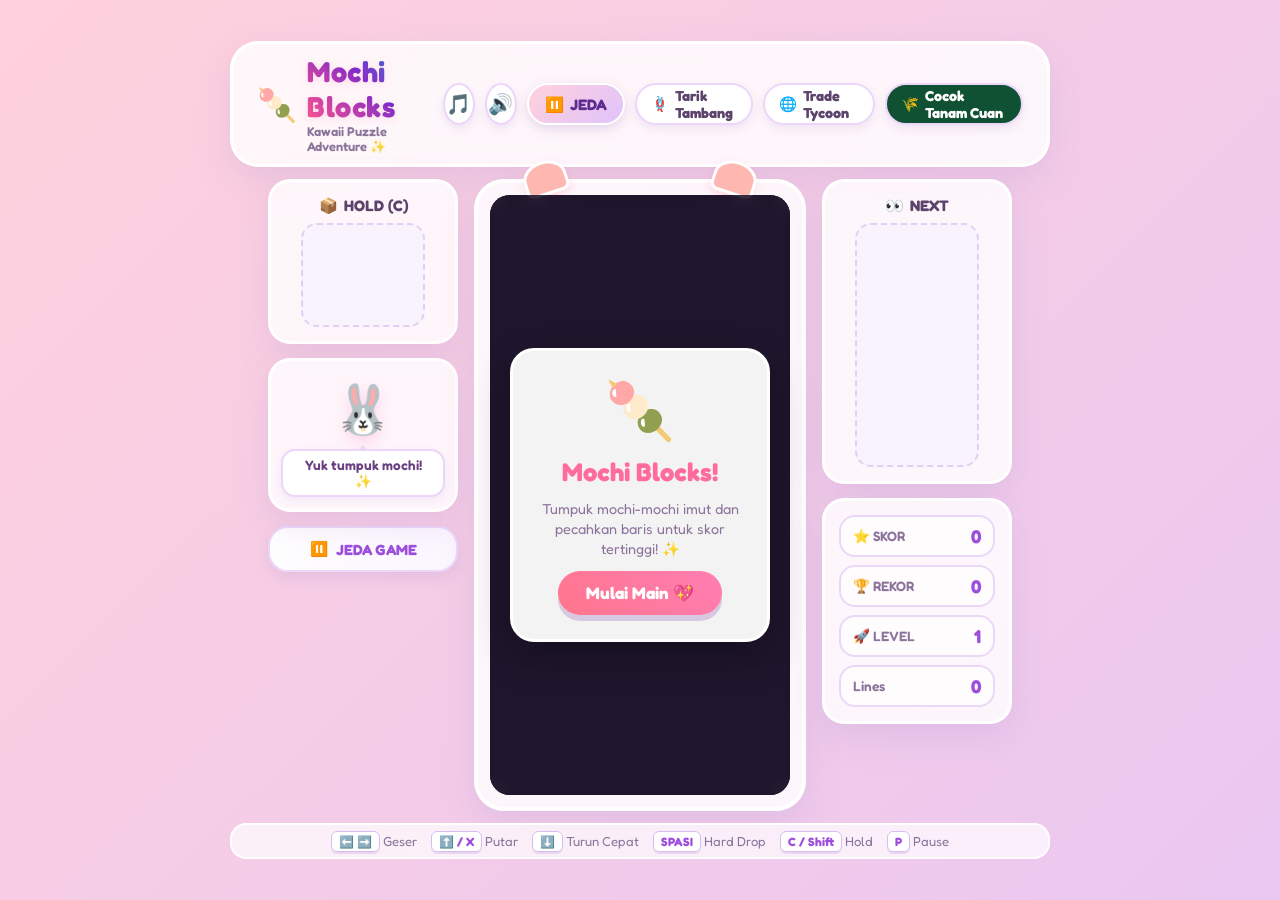
==== index.html @ 7abf34a6 "feat: Add Cocok Tanam Cuan Portal, Trade Tycoon, Math Tug, and Mochi Tetris" ====
<!DOCTYPE html>
<html lang="id">
<head>
    <meta charset="UTF-8">
    <meta name="viewport" content="width=device-width, initial-scale=1.0, maximum-scale=1.0, user-scalable=no">
    <title>🌸 Mochi Blocks - Kawaii Cute Tetris 🍡</title>
    <link rel="stylesheet" href="style.css">
</head>
<body>
    <!-- Background Sparkles & Clouds -->
    <div class="bg-decorations">
        <div class="cloud cloud-1"></div>
        <div class="cloud cloud-2"></div>
        <div class="cloud cloud-3"></div>
    </div>

    <!-- Main Game Wrapper -->
    <div class="game-wrapper">
        
        <!-- Header -->
        <header class="game-header">
            <div class="title-section">
                <span class="title-logo-icon">🍡</span>
                <div>
                    <h1 class="game-title">Mochi Blocks</h1>
                    <p class="game-subtitle">Kawaii Puzzle Adventure ✨</p>
                </div>
            </div>
            <div class="header-controls">
                <button id="btnMusic" class="icon-btn" title="Musik BGM" aria-label="Toggle BGM">🎵</button>
                <button id="btnSound" class="icon-btn" title="Suara SFX" aria-label="Toggle SFX">🔊</button>
                <button id="btnPause" class="kawaii-pause-header-btn" title="Jeda Permainan (P)" aria-label="Pause Game">
                    <span class="pause-icon">⏸️</span>
                    <span class="pause-label">JEDA</span>
                </button>
                <a href="math_tug.html" class="header-nav-btn" title="Main Tarik Tambang Matematika">
                    <span>🪢</span> Tarik Tambang
                </a>
                <a href="trade_game.html" class="header-nav-btn" title="Main Global Trade Tycoon">
                    <span>🌐</span> Trade Tycoon
                </a>
                <a href="cocok_tanam.html" class="header-nav-btn" title="Buka Portal Cocok Tanam Cuan DEN" style="background:#0f5132; color:#ffffff;">
                    <span>🌾</span> Cocok Tanam Cuan
                </a>
            </div>
        </header>

        <!-- Main Play Area -->
        <main class="game-main-area">
            
            <!-- Left Side Panel: Hold & Mascot & Pause Action -->
            <aside class="side-panel left-panel">
                <div class="kawaii-card">
                    <div class="card-title"><span>📦</span> HOLD (C)</div>
                    <canvas id="holdCanvas" class="card-canvas" width="120" height="100"></canvas>
                </div>

                <div class="kawaii-card mascot-box">
                    <div id="mascotAvatar" class="mascot-avatar">🐰</div>
                    <div id="mascotSpeech" class="mascot-speech">Yuk tumpuk mochi! ✨</div>
                </div>

                <button id="btnSidePause" class="kawaii-action-btn pause-action-btn" title="Jeda Game (P)">
                    <span>⏸️</span> JEDA GAME
                </button>
            </aside>

            <!-- Center Game Board -->
            <section class="board-container">
                <div class="board-ears">
                    <div class="ear left"></div>
                    <div class="ear right"></div>
                </div>

                <canvas id="gameBoard" width="300" height="600"></canvas>

                <!-- Start Screen Modal -->
                <div id="startModal" class="game-modal-overlay active">
                    <div class="modal-content">
                        <div class="modal-mascot">🍡</div>
                        <h2 class="modal-title">Mochi Blocks!</h2>
                        <p class="modal-desc">Tumpuk mochi-mochi imut dan pecahkan baris untuk skor tertinggi! ✨</p>
                        <button id="btnStart" class="kawaii-btn">Mulai Main 💖</button>
                    </div>
                </div>

                <!-- Pause Screen Modal -->
                <div id="pauseModal" class="game-modal-overlay">
                    <div class="modal-content">
                        <div class="modal-mascot">💤</div>
                        <h2 class="modal-title">Istirahat Dulu~</h2>
                        <p class="modal-desc">Mochi sedang tidur santai...</p>
                        <button id="btnResume" class="kawaii-btn">Lanjutkan ▶️</button>
                        <button id="btnRestartPause" class="kawaii-btn secondary">Mulai Ulang 🔄</button>
                    </div>
                </div>

                <!-- Game Over Screen Modal -->
                <div id="gameOverModal" class="game-modal-overlay">
                    <div class="modal-content">
                        <div class="modal-mascot">🥺</div>
                        <h2 class="modal-title">Yah, Penuh!</h2>
                        <div class="score-badge">
                            <div class="score-badge-label">SKOR AKHIR</div>
                            <div id="finalScore" class="score-badge-val">0</div>
                        </div>
                        <div class="score-badge">
                            <div class="score-badge-label">🏆 REKOR TERBAIK</div>
                            <div id="finalHighScore" class="score-badge-val">0</div>
                        </div>
                        <button id="btnRestart" class="kawaii-btn">Main Lagi 🌸</button>
                    </div>
                </div>
            </section>

            <!-- Right Side Panel: Next & Stats -->
            <aside class="side-panel right-panel">
                <div class="kawaii-card">
                    <div class="card-title"><span>👀</span> NEXT</div>
                    <canvas id="nextCanvas" class="card-canvas" width="120" height="240"></canvas>
                </div>

                <div class="kawaii-card stat-box">
                    <div class="stat-item">
                        <span class="stat-label">⭐ SKOR</span>
                        <span id="scoreVal" class="stat-value">0</span>
                    </div>
                    <div class="stat-item">
                        <span class="stat-label">🏆 REKOR</span>
                        <span id="highScoreVal" class="stat-value">0</span>
                    </div>
                    <div class="stat-item">
                        <span class="stat-label">🚀 LEVEL</span>
                        <span id="levelVal" class="stat-value">1</span>
                    </div>
                    <div class="stat-item">
                        <span class="stat-label">Lines</span>
                        <span id="linesVal" class="stat-value">0</span>
                    </div>
                </div>
            </aside>

        </main>

        <!-- Mobile Touch On-Screen Controls -->
        <div class="mobile-controls">
            <!-- D-Pad -->
            <div class="dpad-container">
                <div></div>
                <button id="btnTouchRotate" class="touch-btn accent-rotate" aria-label="Rotate">🔄</button>
                <div></div>
                <button id="btnTouchLeft" class="touch-btn" aria-label="Move Left">◀️</button>
                <button id="btnTouchDown" class="touch-btn" aria-label="Soft Drop">🔽</button>
                <button id="btnTouchRight" class="touch-btn" aria-label="Move Right">▶️</button>
            </div>

            <!-- Actions -->
            <div class="actions-container">
                <button id="btnTouchHold" class="touch-btn accent-hold" aria-label="Hold" title="Hold Piece">📦</button>
                <button id="btnTouchHardDrop" class="touch-btn accent-harddrop" aria-label="Hard Drop" title="Hard Drop">⚡</button>
                <button id="btnTouchPause" class="touch-btn accent-pause" aria-label="Pause" title="Jeda Game">⏸️</button>
            </div>
        </div>

        <!-- Keyboard Controls Help Bar -->
        <footer class="keyboard-hints">
            <span><span class="key-badge">⬅️ ➡️</span> Geser</span>
            <span><span class="key-badge">⬆️ / X</span> Putar</span>
            <span><span class="key-badge">⬇️</span> Turun Cepat</span>
            <span><span class="key-badge">SPASI</span> Hard Drop</span>
            <span><span class="key-badge">C / Shift</span> Hold</span>
            <span><span class="key-badge">P</span> Pause</span>
        </footer>

    </div>

    <!-- Scripts -->
    <script src="audio.js"></script>
    <script src="game.js"></script>
</body>
</html>
---- style.css ----
/* =========================================
   KAWAII MOCHI BLOCKS - STYLE SHEET
   ========================================= */

@import url('https://fonts.googleapis.com/css2?family=Fredoka:wght@400;500;600;700&family=Quicksand:wght@500;600;700&display=swap');

:root {
    --bg-grad-1: #ffd1dc; /* Soft Sakura */
    --bg-grad-2: #e0c3fc; /* Soft Lavender */
    --bg-grad-3: #8ec5fc; /* Soft Pastel Sky */
    
    --panel-bg: rgba(255, 255, 255, 0.82);
    --panel-border: rgba(255, 255, 255, 0.95);
    --panel-shadow: 0 12px 32px rgba(180, 150, 210, 0.25);
    
    --text-primary: #5c436b;
    --text-secondary: #8c739b;
    --accent-pink: #ff6b9d;
    --accent-yellow: #ffd166;
    --accent-mint: #06d6a0;
    --accent-purple: #9d4edd;
    --accent-blue: #4ea8de;
    
    --btn-shadow: 0 6px 0px rgba(160, 120, 190, 0.35);
    --btn-shadow-active: 0 2px 0px rgba(160, 120, 190, 0.35);
}

* {
    box-sizing: border-box;
    margin: 0;
    padding: 0;
    user-select: none;
    -webkit-user-select: none;
    -webkit-tap-highlight-color: transparent;
}

body {
    font-family: 'Fredoka', 'Quicksand', sans-serif;
    min-height: 100vh;
    background: linear-gradient(135deg, var(--bg-grad-1), var(--bg-grad-2) 50%, var(--bg-grad-3));
    background-size: 300% 300%;
    animation: bgShimmer 18s ease infinite;
    display: flex;
    justify-content: center;
    align-items: center;
    color: var(--text-primary);
    overflow-x: hidden;
    padding: 12px;
}

@keyframes bgShimmer {
    0% { background-position: 0% 50%; }
    50% { background-position: 100% 50%; }
    100% { background-position: 0% 50%; }
}

/* Background Floating Sparkles & Clouds */
.bg-decorations {
    position: fixed;
    top: 0;
    left: 0;
    width: 100vw;
    height: 100vh;
    pointer-events: none;
    z-index: 0;
    overflow: hidden;
}

.cloud {
    position: absolute;
    background: rgba(255, 255, 255, 0.45);
    border-radius: 50px;
    filter: blur(2px);
    animation: floatCloud linear infinite;
}

.cloud-1 { width: 140px; height: 50px; top: 10%; left: -160px; animation-duration: 38s; }
.cloud-2 { width: 220px; height: 75px; top: 65%; left: -240px; animation-duration: 50s; animation-delay: 10s; }
.cloud-3 { width: 100px; height: 40px; top: 85%; left: -120px; animation-duration: 32s; animation-delay: 4s; }

@keyframes floatCloud {
    0% { transform: translateX(0); }
    100% { transform: translateX(calc(100vw + 300px)); }
}

/* Main Container */
.game-wrapper {
    position: relative;
    z-index: 1;
    display: flex;
    flex-direction: column;
    align-items: center;
    gap: 12px;
    max-width: 1050px;
    width: 100%;
}

/* Header */
.game-header {
    display: flex;
    justify-content: space-between;
    align-items: center;
    width: 100%;
    max-width: 820px;
    background: var(--panel-bg);
    backdrop-filter: blur(12px);
    -webkit-backdrop-filter: blur(12px);
    padding: 10px 24px;
    border-radius: 28px;
    border: 3px solid var(--panel-border);
    box-shadow: var(--panel-shadow);
}

.title-section {
    display: flex;
    align-items: center;
    gap: 10px;
}

.title-logo-icon {
    font-size: 2rem;
    animation: gentleWiggle 3s ease-in-out infinite;
}

@keyframes gentleWiggle {
    0%, 100% { transform: rotate(0deg) scale(1); }
    25% { transform: rotate(-8deg) scale(1.1); }
    75% { transform: rotate(8deg) scale(1.1); }
}

.game-title {
    font-size: 1.8rem;
    font-weight: 700;
    background: linear-gradient(45deg, #ff5388, #7928ca, #00b4d8);
    -webkit-background-clip: text;
    -webkit-text-fill-color: transparent;
    letter-spacing: 0.5px;
    text-shadow: 0 2px 10px rgba(255, 105, 180, 0.2);
}

.game-subtitle {
    font-size: 0.8rem;
    color: var(--text-secondary);
    font-weight: 600;
}

.header-controls {
    display: flex;
    gap: 10px;
}

.icon-btn {
    background: #ffffff;
    border: 2px solid #ecd6f9;
    border-radius: 50%;
    width: 42px;
    height: 42px;
    display: flex;
    justify-content: center;
    align-items: center;
    font-size: 1.25rem;
    cursor: pointer;
    box-shadow: 0 4px 10px rgba(180, 150, 210, 0.2);
    transition: all 0.15s ease;
}

.icon-btn:hover {
    transform: translateY(-2px) scale(1.05);
    background: #fff6fa;
    border-color: var(--accent-pink);
}

.icon-btn:active {
    transform: translateY(2px);
    box-shadow: 0 1px 4px rgba(180, 150, 210, 0.2);
}

/* Header Pause Pill Button */
.kawaii-pause-header-btn {
    background: linear-gradient(135deg, #ffd1dc, #e0c3fc);
    border: 2px solid #ffffff;
    border-radius: 24px;
    padding: 0 16px;
    height: 42px;
    display: flex;
    align-items: center;
    gap: 6px;
    font-family: inherit;
    font-size: 0.95rem;
    font-weight: 700;
    color: #5c2c90;
    cursor: pointer;
    box-shadow: 0 4px 12px rgba(180, 150, 210, 0.35);
    transition: all 0.15s ease;
}

.kawaii-pause-header-btn:hover {
    transform: translateY(-2px) scale(1.04);
    background: linear-gradient(135deg, #ffb3c6, #d0a5f7);
    box-shadow: 0 6px 16px rgba(180, 150, 210, 0.45);
}

.kawaii-pause-header-btn:active {
    transform: translateY(2px);
    box-shadow: 0 1px 4px rgba(180, 150, 210, 0.3);
}

.kawaii-pause-header-btn.is-paused {
    background: linear-gradient(135deg, #d0f4de, #a9def9);
    color: #1b663e;
}

.header-nav-btn {
    background: #ffffff;
    border: 2px solid #ecd6f9;
    border-radius: 24px;
    padding: 0 14px;
    height: 42px;
    display: flex;
    align-items: center;
    gap: 6px;
    font-family: inherit;
    font-size: 0.9rem;
    font-weight: 700;
    color: #5c436b;
    text-decoration: none;
    box-shadow: 0 4px 10px rgba(180, 150, 210, 0.2);
    transition: all 0.15s ease;
}

.header-nav-btn:hover {
    transform: translateY(-2px);
    background: #fff6fa;
    border-color: var(--accent-pink);
    color: var(--accent-pink);
}

/* Game Layout Grid */
.game-main-area {
    display: flex;
    justify-content: center;
    align-items: flex-start;
    gap: 16px;
    width: 100%;
}

/* Left & Right Panels */
.side-panel {
    display: flex;
    flex-direction: column;
    gap: 14px;
    width: 190px;
}

.kawaii-card {
    background: var(--panel-bg);
    backdrop-filter: blur(12px);
    -webkit-backdrop-filter: blur(12px);
    border-radius: 22px;
    border: 3px solid var(--panel-border);
    box-shadow: var(--panel-shadow);
    padding: 14px;
    text-align: center;
    position: relative;
    transition: transform 0.2s ease;
}

.kawaii-card:hover {
    transform: translateY(-2px);
}

.card-title {
    font-size: 0.95rem;
    font-weight: 700;
    color: var(--text-primary);
    margin-bottom: 8px;
    display: flex;
    align-items: center;
    justify-content: center;
    gap: 6px;
}

.card-canvas {
    background: rgba(245, 240, 255, 0.6);
    border-radius: 16px;
    border: 2px dashed #e2cff4;
    display: block;
    margin: 0 auto;
}

/* Mascot Box */
.mascot-box {
    padding: 12px 10px;
    display: flex;
    flex-direction: column;
    align-items: center;
    gap: 6px;
}

.mascot-avatar {
    width: 70px;
    height: 70px;
    font-size: 3rem;
    display: flex;
    justify-content: center;
    align-items: center;
    animation: mascotBounce 2.5s ease-in-out infinite;
    filter: drop-shadow(0 6px 8px rgba(255, 105, 180, 0.25));
}

@keyframes mascotBounce {
    0%, 100% { transform: translateY(0) scale(1); }
    50% { transform: translateY(-8px) scale(1.05); }
}

.mascot-speech {
    font-size: 0.85rem;
    font-weight: 600;
    color: #6a4082;
    background: #fff;
    padding: 6px 12px;
    border-radius: 14px;
    border: 2px solid #ecd6f9;
    box-shadow: 0 3px 8px rgba(200, 160, 220, 0.2);
    position: relative;
    max-width: 100%;
}

.mascot-speech::after {
    content: '';
    position: absolute;
    top: -6px;
    left: 50%;
    transform: translateX(-50%);
    border-left: 6px solid transparent;
    border-right: 6px solid transparent;
    border-bottom: 6px solid #ecd6f9;
}

/* Stat Rows */
.stat-box {
    display: flex;
    flex-direction: column;
    gap: 8px;
}

.stat-item {
    background: rgba(255, 255, 255, 0.7);
    padding: 8px 12px;
    border-radius: 16px;
    border: 2px solid #ebd7f7;
    display: flex;
    justify-content: space-between;
    align-items: center;
}

.stat-label {
    font-size: 0.85rem;
    font-weight: 600;
    color: var(--text-secondary);
}

.stat-value {
    font-size: 1.15rem;
    font-weight: 700;
    color: var(--accent-purple);
}

/* Center Board & Canvas */
.board-container {
    position: relative;
    background: var(--panel-bg);
    backdrop-filter: blur(14px);
    -webkit-backdrop-filter: blur(14px);
    border-radius: 30px;
    border: 4px solid var(--panel-border);
    box-shadow: var(--panel-shadow);
    padding: 12px;
    display: flex;
    justify-content: center;
    align-items: center;
}

.board-ears {
    position: absolute;
    top: -22px;
    left: 0;
    right: 0;
    display: flex;
    justify-content: space-between;
    padding: 0 45px;
    pointer-events: none;
    z-index: 2;
}

.ear {
    width: 44px;
    height: 34px;
    background: #ffb7b2;
    border: 3px solid #fff;
    border-radius: 50% 50% 20% 20%;
    box-shadow: 0 4px 10px rgba(255, 100, 150, 0.2);
}

.ear.left { transform: rotate(-18deg); }
.ear.right { transform: rotate(18deg); }

#gameBoard {
    border-radius: 20px;
    background: #20172e;
    box-shadow: inset 0 4px 16px rgba(0, 0, 0, 0.35);
    display: block;
    cursor: grab;
}

/* Overlay & Modals (Start, Pause, GameOver) */
.game-modal-overlay {
    position: absolute;
    top: 12px;
    left: 12px;
    right: 12px;
    bottom: 12px;
    background: rgba(32, 23, 46, 0.82);
    backdrop-filter: blur(8px);
    -webkit-backdrop-filter: blur(8px);
    border-radius: 20px;
    display: flex;
    flex-direction: column;
    justify-content: center;
    align-items: center;
    z-index: 10;
    padding: 20px;
    text-align: center;
    color: #ffffff;
    opacity: 0;
    pointer-events: none;
    transition: opacity 0.25s ease;
}

.game-modal-overlay.active {
    opacity: 1;
    pointer-events: all;
}

.modal-content {
    background: rgba(255, 255, 255, 0.95);
    padding: 24px 28px;
    border-radius: 24px;
    border: 3px solid #fff;
    color: var(--text-primary);
    box-shadow: 0 16px 36px rgba(0, 0, 0, 0.3);
    max-width: 280px;
    width: 100%;
    display: flex;
    flex-direction: column;
    align-items: center;
    gap: 12px;
    animation: popModal 0.3s cubic-bezier(0.175, 0.885, 0.32, 1.275);
}

@keyframes popModal {
    0% { transform: scale(0.7); opacity: 0; }
    100% { transform: scale(1); opacity: 1; }
}

.modal-mascot {
    font-size: 3.5rem;
    animation: gentleWiggle 2s infinite ease-in-out;
}

.modal-title {
    font-size: 1.6rem;
    font-weight: 700;
    color: var(--accent-pink);
}

.modal-desc {
    font-size: 0.9rem;
    color: var(--text-secondary);
    line-height: 1.4;
}

.score-badge {
    background: #fbf5ff;
    border: 2px solid #e7cefa;
    border-radius: 16px;
    padding: 10px 16px;
    width: 100%;
}

.score-badge-label {
    font-size: 0.8rem;
    color: var(--text-secondary);
    font-weight: 600;
}

.score-badge-val {
    font-size: 1.4rem;
    font-weight: 700;
    color: var(--accent-purple);
}

.kawaii-btn {
    background: linear-gradient(45deg, #ff758c, #ff7eb3);
    color: #ffffff;
    font-family: inherit;
    font-size: 1.05rem;
    font-weight: 700;
    border: none;
    border-radius: 30px;
    padding: 12px 28px;
    cursor: pointer;
    box-shadow: var(--btn-shadow);
    transition: all 0.15s ease;
    display: inline-flex;
    align-items: center;
    gap: 8px;
}

.kawaii-btn:hover {
    transform: translateY(-2px);
    background: linear-gradient(45deg, #ff5c77, #ff6fa7);
}

.kawaii-btn:active {
    transform: translateY(3px);
    box-shadow: var(--btn-shadow-active);
}

.kawaii-btn.secondary {
    background: linear-gradient(45deg, #4ea8de, #48cae4);
}

/* Action button di Side Panel */
.kawaii-action-btn {
    background: linear-gradient(135deg, #ffffff, #fbf5ff);
    border: 2px solid #ecd6f9;
    border-radius: 20px;
    padding: 12px 14px;
    font-family: inherit;
    font-size: 0.92rem;
    font-weight: 700;
    color: var(--accent-purple);
    display: flex;
    justify-content: center;
    align-items: center;
    gap: 8px;
    cursor: pointer;
    box-shadow: 0 6px 14px rgba(180, 150, 210, 0.25);
    transition: all 0.15s ease;
    width: 100%;
}

.kawaii-action-btn:hover {
    transform: translateY(-2px);
    background: linear-gradient(135deg, #fff0f5, #f3e8ff);
    border-color: var(--accent-pink);
    box-shadow: 0 8px 18px rgba(180, 150, 210, 0.35);
}

.kawaii-action-btn:active {
    transform: translateY(2px);
    box-shadow: 0 2px 6px rgba(180, 150, 210, 0.2);
}

.kawaii-action-btn.is-paused {
    background: linear-gradient(135deg, #d0f4de, #e8fccf);
    color: #1b663e;
    border-color: #26de81;
}

/* On-Screen Touch / Mobile Controls */
.mobile-controls {
    display: none;
    width: 100%;
    max-width: 480px;
    justify-content: space-between;
    align-items: center;
    padding: 8px 10px;
    gap: 12px;
}

.dpad-container, .actions-container {
    display: grid;
    gap: 8px;
}

.dpad-container {
    grid-template-columns: repeat(3, 52px);
    grid-template-rows: repeat(2, 52px);
}

.actions-container {
    grid-template-columns: repeat(3, 52px);
    grid-template-rows: 52px;
}

.touch-btn {
    background: rgba(255, 255, 255, 0.9);
    border: 2px solid #ecd6f9;
    border-radius: 18px;
    font-family: inherit;
    font-size: 1.3rem;
    font-weight: 700;
    color: var(--text-primary);
    display: flex;
    justify-content: center;
    align-items: center;
    box-shadow: 0 4px 8px rgba(180, 150, 210, 0.3);
    cursor: pointer;
    touch-action: manipulation;
    transition: transform 0.1s, background 0.1s;
}

.touch-btn:active {
    transform: scale(0.92);
    background: #ffd6e8;
    border-color: var(--accent-pink);
}

.touch-btn.accent-harddrop {
    background: #ffeb99;
    color: #996500;
}

.touch-btn.accent-rotate {
    background: #d0f4de;
    color: #1b663e;
}

.touch-btn.accent-hold {
    background: #e0c3fc;
    color: #5c2c90;
}

.touch-btn.accent-pause {
    background: #ffd6e8;
    color: #a82255;
}

/* Keyboard Hints Bar */
.keyboard-hints {
    background: rgba(255, 255, 255, 0.7);
    backdrop-filter: blur(8px);
    border-radius: 16px;
    border: 2px solid var(--panel-border);
    padding: 8px 16px;
    font-size: 0.82rem;
    color: var(--text-secondary);
    display: flex;
    flex-wrap: wrap;
    justify-content: center;
    gap: 14px;
    max-width: 820px;
    width: 100%;
}

.key-badge {
    background: #ffffff;
    padding: 2px 7px;
    border-radius: 6px;
    border: 1px solid #d4bef0;
    box-shadow: 0 2px 0 rgba(160, 120, 190, 0.2);
    font-weight: 700;
    color: var(--accent-purple);
    font-size: 0.75rem;
}

/* Floating Combo Toast Animations */
.combo-popup {
    position: absolute;
    pointer-events: none;
    font-size: 1.4rem;
    font-weight: 800;
    color: #ff3385;
    text-shadow: 0 0 8px #fff, 0 0 12px rgba(255, 105, 180, 0.8);
    animation: floatUpFade 1.2s cubic-bezier(0.2, 0.8, 0.2, 1) forwards;
    z-index: 20;
}

@keyframes floatUpFade {
    0% { transform: translate(-50%, 0) scale(0.5); opacity: 0; }
    30% { transform: translate(-50%, -20px) scale(1.2); opacity: 1; }
    70% { transform: translate(-50%, -40px) scale(1); opacity: 1; }
    100% { transform: translate(-50%, -60px) scale(0.8); opacity: 0; }
}

/* Responsive Media Queries */
@media (max-width: 768px) {
    .game-main-area {
        flex-direction: column;
        align-items: center;
    }
    
    .side-panel {
        width: 100%;
        max-width: 320px;
        flex-direction: row;
        justify-content: space-between;
    }
    
    .side-panel.left-panel {
        order: 2;
    }
    
    .side-panel.right-panel {
        order: 3;
    }
    
    .board-container {
        order: 1;
    }
    
    .side-panel .kawaii-card {
        flex: 1;
    }
    
    .mobile-controls {
        display: flex;
        order: 4;
    }
    
    .keyboard-hints {
        display: none;
    }
}
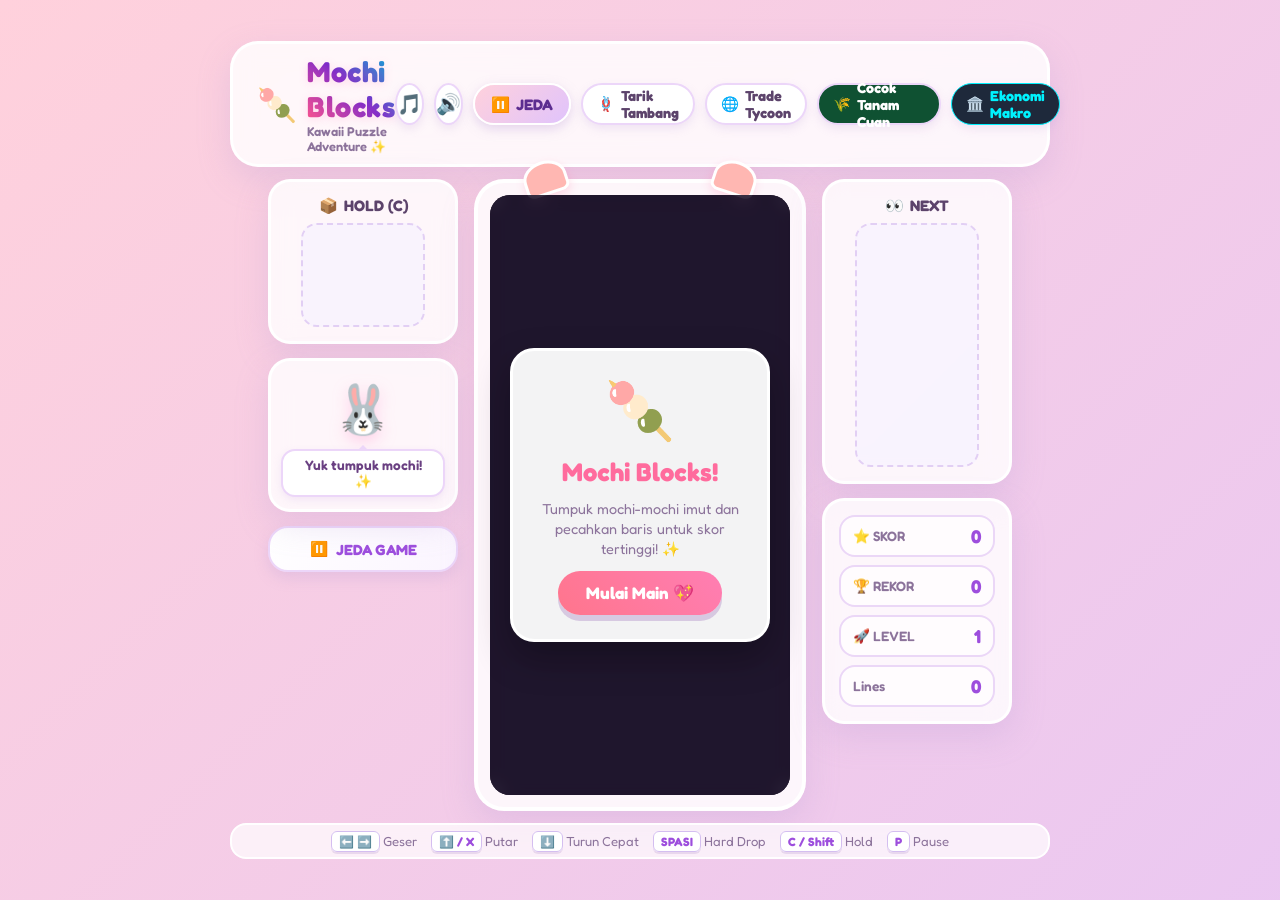
==== commit f83d88ee: "feat(simulation): add interactive macroeconomic policy game - Add macro_game.html and macro_game.css" ====
--- a/index.html
+++ b/index.html
@@ -41,6 +41,9 @@
                 </a>
                 <a href="cocok_tanam.html" class="header-nav-btn" title="Buka Portal Cocok Tanam Cuan DEN" style="background:#0f5132; color:#ffffff;">
                     <span>🌾</span> Cocok Tanam Cuan
+                </a>
+                <a href="macro_game.html" class="header-nav-btn" title="Main Simulasi Ekonomi Makro DEN" style="background:#1e293b; color:#00f2fe; border:1px solid #00f2fe;">
+                    <span>🏛️</span> Ekonomi Makro
                 </a>
             </div>
         </header>
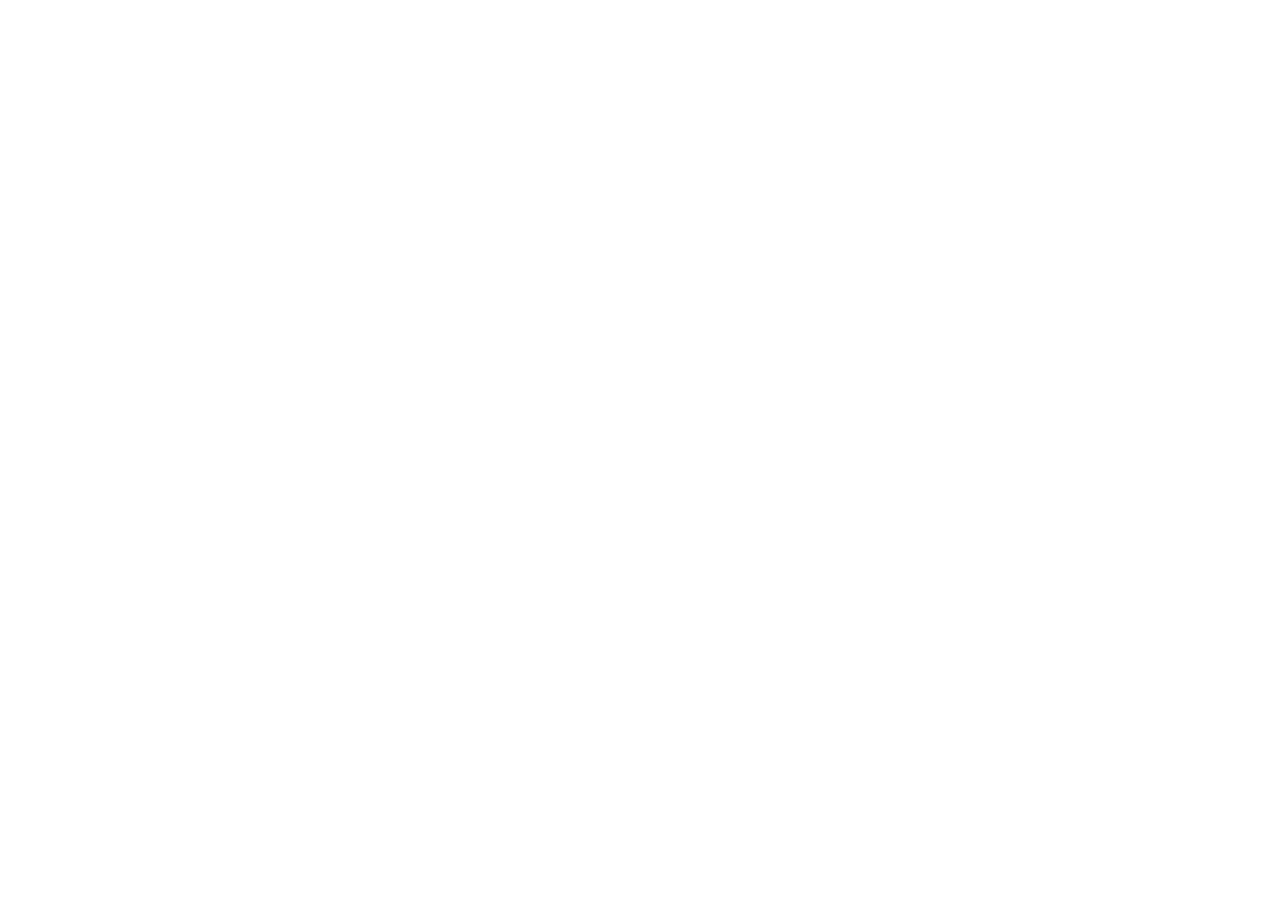
==== commit 80bf5195: "feat: rebrand platform to DEN-DATA and move to dedicated port 8028 - Update platform branding and me" ====
--- a/index.html
+++ b/index.html
@@ -1,184 +1,30 @@
 <!DOCTYPE html>
 <html lang="id">
 <head>
-    <meta charset="UTF-8">
-    <meta name="viewport" content="width=device-width, initial-scale=1.0, maximum-scale=1.0, user-scalable=no">
-    <title>🌸 Mochi Blocks - Kawaii Cute Tetris 🍡</title>
-    <link rel="stylesheet" href="style.css">
+  <meta charset="UTF-8">
+  <meta http-equiv="refresh" content="0; url=http://localhost:8028/">
+  <title>DEN-DATA — Dewan Ekonomi Nasional</title>
+  <script>
+    if (window.location.port !== '8028') {
+      window.location.replace("http://" + window.location.hostname + ":8028/");
+    } else {
+      window.location.replace("/frontend/index.html");
+    }
+  </script>
 </head>
-<body>
-    <!-- Background Sparkles & Clouds -->
-    <div class="bg-decorations">
-        <div class="cloud cloud-1"></div>
-        <div class="cloud cloud-2"></div>
-        <div class="cloud cloud-3"></div>
+<body style="font-family: system-ui, -apple-system, BlinkMacSystemFont, 'Segoe UI', Roboto, sans-serif; background: #f8f9fa; display: flex; align-items: center; justify-content: center; height: 100vh; margin: 0;">
+  <div style="background: white; padding: 2.5rem; border-radius: 12px; border: 1px solid #dadce0; text-align: center; max-width: 500px; box-shadow: 0 4px 12px rgba(0,0,0,0.08);">
+    <div style="font-size: 2.5rem; margin-bottom: 0.5rem;">🏛️</div>
+    <h2 style="color: #202124; margin: 0 0 0.5rem 0; font-size: 1.5rem; font-weight: 800; letter-spacing: -0.02em;">DEN-DATA</h2>
+    <div style="display: inline-block; background: #e8f0fe; color: #1a73e8; font-size: 11px; font-weight: 700; padding: 3px 8px; border-radius: 4px; margin-bottom: 1rem; border: 1px solid #d2e3fc;">
+      DEWAN EKONOMI NASIONAL
     </div>
-
-    <!-- Main Game Wrapper -->
-    <div class="game-wrapper">
-        
-        <!-- Header -->
-        <header class="game-header">
-            <div class="title-section">
-                <span class="title-logo-icon">🍡</span>
-                <div>
-                    <h1 class="game-title">Mochi Blocks</h1>
-                    <p class="game-subtitle">Kawaii Puzzle Adventure ✨</p>
-                </div>
-            </div>
-            <div class="header-controls">
-                <button id="btnMusic" class="icon-btn" title="Musik BGM" aria-label="Toggle BGM">🎵</button>
-                <button id="btnSound" class="icon-btn" title="Suara SFX" aria-label="Toggle SFX">🔊</button>
-                <button id="btnPause" class="kawaii-pause-header-btn" title="Jeda Permainan (P)" aria-label="Pause Game">
-                    <span class="pause-icon">⏸️</span>
-                    <span class="pause-label">JEDA</span>
-                </button>
-                <a href="math_tug.html" class="header-nav-btn" title="Main Tarik Tambang Matematika">
-                    <span>🪢</span> Tarik Tambang
-                </a>
-                <a href="trade_game.html" class="header-nav-btn" title="Main Global Trade Tycoon">
-                    <span>🌐</span> Trade Tycoon
-                </a>
-                <a href="cocok_tanam.html" class="header-nav-btn" title="Buka Portal Cocok Tanam Cuan DEN" style="background:#0f5132; color:#ffffff;">
-                    <span>🌾</span> Cocok Tanam Cuan
-                </a>
-                <a href="macro_game.html" class="header-nav-btn" title="Main Simulasi Ekonomi Makro DEN" style="background:#1e293b; color:#00f2fe; border:1px solid #00f2fe;">
-                    <span>🏛️</span> Ekonomi Makro
-                </a>
-            </div>
-        </header>
-
-        <!-- Main Play Area -->
-        <main class="game-main-area">
-            
-            <!-- Left Side Panel: Hold & Mascot & Pause Action -->
-            <aside class="side-panel left-panel">
-                <div class="kawaii-card">
-                    <div class="card-title"><span>📦</span> HOLD (C)</div>
-                    <canvas id="holdCanvas" class="card-canvas" width="120" height="100"></canvas>
-                </div>
-
-                <div class="kawaii-card mascot-box">
-                    <div id="mascotAvatar" class="mascot-avatar">🐰</div>
-                    <div id="mascotSpeech" class="mascot-speech">Yuk tumpuk mochi! ✨</div>
-                </div>
-
-                <button id="btnSidePause" class="kawaii-action-btn pause-action-btn" title="Jeda Game (P)">
-                    <span>⏸️</span> JEDA GAME
-                </button>
-            </aside>
-
-            <!-- Center Game Board -->
-            <section class="board-container">
-                <div class="board-ears">
-                    <div class="ear left"></div>
-                    <div class="ear right"></div>
-                </div>
-
-                <canvas id="gameBoard" width="300" height="600"></canvas>
-
-                <!-- Start Screen Modal -->
-                <div id="startModal" class="game-modal-overlay active">
-                    <div class="modal-content">
-                        <div class="modal-mascot">🍡</div>
-                        <h2 class="modal-title">Mochi Blocks!</h2>
-                        <p class="modal-desc">Tumpuk mochi-mochi imut dan pecahkan baris untuk skor tertinggi! ✨</p>
-                        <button id="btnStart" class="kawaii-btn">Mulai Main 💖</button>
-                    </div>
-                </div>
-
-                <!-- Pause Screen Modal -->
-                <div id="pauseModal" class="game-modal-overlay">
-                    <div class="modal-content">
-                        <div class="modal-mascot">💤</div>
-                        <h2 class="modal-title">Istirahat Dulu~</h2>
-                        <p class="modal-desc">Mochi sedang tidur santai...</p>
-                        <button id="btnResume" class="kawaii-btn">Lanjutkan ▶️</button>
-                        <button id="btnRestartPause" class="kawaii-btn secondary">Mulai Ulang 🔄</button>
-                    </div>
-                </div>
-
-                <!-- Game Over Screen Modal -->
-                <div id="gameOverModal" class="game-modal-overlay">
-                    <div class="modal-content">
-                        <div class="modal-mascot">🥺</div>
-                        <h2 class="modal-title">Yah, Penuh!</h2>
-                        <div class="score-badge">
-                            <div class="score-badge-label">SKOR AKHIR</div>
-                            <div id="finalScore" class="score-badge-val">0</div>
-                        </div>
-                        <div class="score-badge">
-                            <div class="score-badge-label">🏆 REKOR TERBAIK</div>
-                            <div id="finalHighScore" class="score-badge-val">0</div>
-                        </div>
-                        <button id="btnRestart" class="kawaii-btn">Main Lagi 🌸</button>
-                    </div>
-                </div>
-            </section>
-
-            <!-- Right Side Panel: Next & Stats -->
-            <aside class="side-panel right-panel">
-                <div class="kawaii-card">
-                    <div class="card-title"><span>👀</span> NEXT</div>
-                    <canvas id="nextCanvas" class="card-canvas" width="120" height="240"></canvas>
-                </div>
-
-                <div class="kawaii-card stat-box">
-                    <div class="stat-item">
-                        <span class="stat-label">⭐ SKOR</span>
-                        <span id="scoreVal" class="stat-value">0</span>
-                    </div>
-                    <div class="stat-item">
-                        <span class="stat-label">🏆 REKOR</span>
-                        <span id="highScoreVal" class="stat-value">0</span>
-                    </div>
-                    <div class="stat-item">
-                        <span class="stat-label">🚀 LEVEL</span>
-                        <span id="levelVal" class="stat-value">1</span>
-                    </div>
-                    <div class="stat-item">
-                        <span class="stat-label">Lines</span>
-                        <span id="linesVal" class="stat-value">0</span>
-                    </div>
-                </div>
-            </aside>
-
-        </main>
-
-        <!-- Mobile Touch On-Screen Controls -->
-        <div class="mobile-controls">
-            <!-- D-Pad -->
-            <div class="dpad-container">
-                <div></div>
-                <button id="btnTouchRotate" class="touch-btn accent-rotate" aria-label="Rotate">🔄</button>
-                <div></div>
-                <button id="btnTouchLeft" class="touch-btn" aria-label="Move Left">◀️</button>
-                <button id="btnTouchDown" class="touch-btn" aria-label="Soft Drop">🔽</button>
-                <button id="btnTouchRight" class="touch-btn" aria-label="Move Right">▶️</button>
-            </div>
-
-            <!-- Actions -->
-            <div class="actions-container">
-                <button id="btnTouchHold" class="touch-btn accent-hold" aria-label="Hold" title="Hold Piece">📦</button>
-                <button id="btnTouchHardDrop" class="touch-btn accent-harddrop" aria-label="Hard Drop" title="Hard Drop">⚡</button>
-                <button id="btnTouchPause" class="touch-btn accent-pause" aria-label="Pause" title="Jeda Game">⏸️</button>
-            </div>
-        </div>
-
-        <!-- Keyboard Controls Help Bar -->
-        <footer class="keyboard-hints">
-            <span><span class="key-badge">⬅️ ➡️</span> Geser</span>
-            <span><span class="key-badge">⬆️ / X</span> Putar</span>
-            <span><span class="key-badge">⬇️</span> Turun Cepat</span>
-            <span><span class="key-badge">SPASI</span> Hard Drop</span>
-            <span><span class="key-badge">C / Shift</span> Hold</span>
-            <span><span class="key-badge">P</span> Pause</span>
-        </footer>
-
-    </div>
-
-    <!-- Scripts -->
-    <script src="audio.js"></script>
-    <script src="game.js"></script>
+    <p style="color: #5f6368; font-size: 14px; line-height: 1.5; margin: 0 0 1.5rem 0;">
+      Mengarahkan ke <strong>Pusat Basis Data Sekunder Ekonomi Nasional</strong> di port khusus <strong>8028</strong>...
+    </p>
+    <a href="http://localhost:8028/" style="display: inline-block; padding: 10px 20px; background: #1a73e8; color: white; text-decoration: none; border-radius: 6px; font-weight: 600; font-size: 14px; transition: background 0.2s;">
+      Buka DEN-DATA (Port 8028) &rarr;
+    </a>
+  </div>
 </body>
 </html>
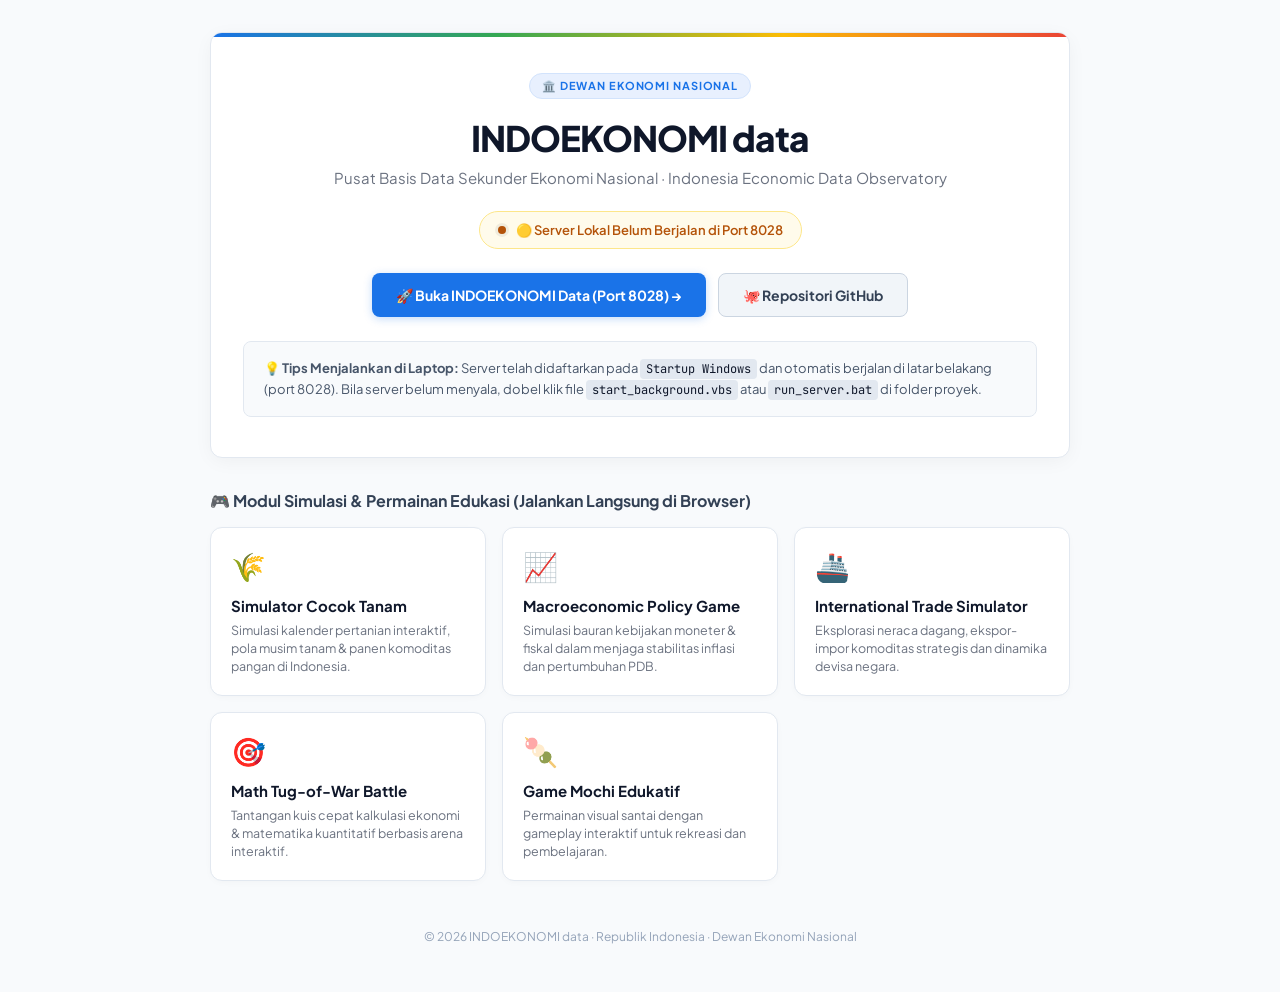
==== commit 0afa1052: "docs: tambahkan dokumentasi lengkap README.md, smart portal index.html, dan script background server" ====
--- a/index.html
+++ b/index.html
@@ -2,29 +2,319 @@
 <html lang="id">
 <head>
   <meta charset="UTF-8">
-  <meta http-equiv="refresh" content="0; url=http://localhost:8028/">
-  <title>DEN-DATA — Dewan Ekonomi Nasional</title>
+  <meta name="viewport" content="width=device-width, initial-scale=1.0">
+  <title>INDOEKONOMI data — Indonesia Economic Data Observatory | Portal</title>
+  <link rel="preconnect" href="https://fonts.googleapis.com">
+  <link rel="preconnect" href="https://fonts.gstatic.com" crossorigin>
+  <link href="https://fonts.googleapis.com/css2?family=Plus+Jakarta+Sans:wght@400;500;600;700;800&family=JetBrains+Mono:wght@400;600&display=swap" rel="stylesheet">
+  <style>
+    :root {
+      --primary: #1a73e8;
+      --primary-hover: #1557b0;
+      --primary-light: #e8f0fe;
+      --text: #1f2937;
+      --text-muted: #6b7280;
+      --bg: #f8fafc;
+      --card-bg: #ffffff;
+      --border: #e2e8f0;
+      --success: #10b981;
+      --success-light: #ecfdf5;
+      --radius: 12px;
+    }
+    * { box-sizing: border-box; margin: 0; padding: 0; }
+    body {
+      font-family: 'Plus Jakarta Sans', system-ui, -apple-system, sans-serif;
+      background: var(--bg);
+      color: var(--text);
+      min-height: 100vh;
+      display: flex;
+      flex-direction: column;
+      align-items: center;
+      padding: 2rem 1rem;
+    }
+    .container {
+      width: 100%;
+      max-width: 860px;
+      margin: auto;
+    }
+    .header-card {
+      background: var(--card-bg);
+      border: 1px solid var(--border);
+      border-radius: var(--radius);
+      padding: 2.5rem 2rem;
+      text-align: center;
+      box-shadow: 0 4px 20px -2px rgba(0, 0, 0, 0.05);
+      margin-bottom: 2rem;
+      position: relative;
+      overflow: hidden;
+    }
+    .header-card::before {
+      content: "";
+      position: absolute;
+      top: 0;
+      left: 0;
+      right: 0;
+      height: 4px;
+      background: linear-gradient(90deg, #1a73e8, #34a853, #fbbc05, #ea4335);
+    }
+    .badge {
+      display: inline-flex;
+      align-items: center;
+      gap: 6px;
+      background: var(--primary-light);
+      color: var(--primary);
+      font-size: 11px;
+      font-weight: 700;
+      letter-spacing: 0.08em;
+      text-transform: uppercase;
+      padding: 5px 12px;
+      border-radius: 9999px;
+      border: 1px solid #d2e3fc;
+      margin-bottom: 1rem;
+    }
+    h1 {
+      font-size: 2.2rem;
+      font-weight: 800;
+      letter-spacing: -0.03em;
+      color: #0f172a;
+      margin-bottom: 0.5rem;
+    }
+    .tagline {
+      font-size: 15px;
+      color: var(--text-muted);
+      margin-bottom: 1.5rem;
+    }
+    .status-banner {
+      display: inline-flex;
+      align-items: center;
+      gap: 10px;
+      padding: 10px 18px;
+      border-radius: 9999px;
+      font-size: 13px;
+      font-weight: 600;
+      margin-bottom: 1.5rem;
+      transition: all 0.3s ease;
+    }
+    .status-checking { background: #f1f5f9; color: #64748b; }
+    .status-active { background: var(--success-light); color: #047857; border: 1px solid #a7f3d0; }
+    .status-offline { background: #fffbeb; color: #b45309; border: 1px solid #fde68a; }
+    .pulse-dot {
+      width: 8px;
+      height: 8px;
+      border-radius: 50%;
+      background: currentColor;
+      box-shadow: 0 0 0 3px rgba(0,0,0,0.06);
+    }
+    .cta-group {
+      display: flex;
+      flex-wrap: wrap;
+      justify-content: center;
+      gap: 12px;
+      margin-bottom: 1.5rem;
+    }
+    .btn {
+      display: inline-flex;
+      align-items: center;
+      gap: 8px;
+      padding: 12px 24px;
+      border-radius: 8px;
+      font-size: 14px;
+      font-weight: 700;
+      text-decoration: none;
+      transition: all 0.2s ease;
+      cursor: pointer;
+      border: none;
+    }
+    .btn-primary {
+      background: var(--primary);
+      color: #ffffff;
+      box-shadow: 0 2px 8px rgba(26, 115, 232, 0.25);
+    }
+    .btn-primary:hover {
+      background: var(--primary-hover);
+      box-shadow: 0 4px 14px rgba(26, 115, 232, 0.35);
+      transform: translateY(-1px);
+    }
+    .btn-secondary {
+      background: #f1f5f9;
+      color: #334155;
+      border: 1px solid #cbd5e1;
+    }
+    .btn-secondary:hover {
+      background: #e2e8f0;
+      color: #0f172a;
+    }
+    .instructions-box {
+      background: #f8fafc;
+      border: 1px solid var(--border);
+      border-radius: 8px;
+      padding: 1rem 1.25rem;
+      text-align: left;
+      font-size: 13px;
+      color: #475569;
+      line-height: 1.6;
+    }
+    .instructions-box code {
+      font-family: 'JetBrains Mono', monospace;
+      background: #e2e8f0;
+      color: #0f172a;
+      padding: 2px 6px;
+      border-radius: 4px;
+      font-size: 12px;
+    }
+    .section-title {
+      font-size: 16px;
+      font-weight: 700;
+      color: #334155;
+      margin-bottom: 1rem;
+      display: flex;
+      align-items: center;
+      gap: 8px;
+    }
+    .grid {
+      display: grid;
+      grid-template-columns: repeat(auto-fit, minmax(250px, 1fr));
+      gap: 16px;
+      margin-bottom: 2rem;
+    }
+    .game-card {
+      background: var(--card-bg);
+      border: 1px solid var(--border);
+      border-radius: var(--radius);
+      padding: 1.25rem;
+      text-decoration: none;
+      color: inherit;
+      display: flex;
+      flex-direction: column;
+      transition: all 0.2s ease;
+      box-shadow: 0 2px 8px -2px rgba(0, 0, 0, 0.04);
+    }
+    .game-card:hover {
+      border-color: var(--primary);
+      transform: translateY(-2px);
+      box-shadow: 0 8px 20px -4px rgba(26, 115, 232, 0.12);
+    }
+    .game-icon {
+      font-size: 28px;
+      margin-bottom: 0.75rem;
+    }
+    .game-title {
+      font-size: 15px;
+      font-weight: 700;
+      color: #0f172a;
+      margin-bottom: 0.35rem;
+    }
+    .game-desc {
+      font-size: 12.5px;
+      color: var(--text-muted);
+      line-height: 1.45;
+      flex-grow: 1;
+    }
+    .footer {
+      text-align: center;
+      font-size: 12px;
+      color: #94a3b8;
+      padding: 1rem 0;
+    }
+  </style>
+</head>
+<body>
+  <div class="container">
+    <div class="header-card">
+      <div class="badge">🏛️ DEWAN EKONOMI NASIONAL</div>
+      <h1>INDOEKONOMI data</h1>
+      <p class="tagline">Pusat Basis Data Sekunder Ekonomi Nasional &middot; Indonesia Economic Data Observatory</p>
+      
+      <div id="statusBanner" class="status-banner status-checking">
+        <span class="pulse-dot"></span>
+        <span id="statusText">Memeriksa status server lokal (Port 8028)...</span>
+      </div>
+
+      <div class="cta-group">
+        <a id="btnDashboard" href="http://localhost:8028/" class="btn btn-primary">
+          🚀 Buka INDOEKONOMI Data (Port 8028) &rarr;
+        </a>
+        <a href="https://github.com/tafalbow/Xperiment-" target="_blank" rel="noopener" class="btn btn-secondary">
+          🐙 Repositori GitHub
+        </a>
+      </div>
+
+      <div class="instructions-box" id="guideBox">
+        <strong>💡 Tips Menjalankan di Laptop:</strong> Server telah didaftarkan pada <code>Startup Windows</code> dan otomatis berjalan di latar belakang (port 8028). Bila server belum menyala, dobel klik file <code>start_background.vbs</code> atau <code>run_server.bat</code> di folder proyek.
+      </div>
+    </div>
+
+    <div class="section-title">
+      🎮 Modul Simulasi & Permainan Edukasi (Jalankan Langsung di Browser)
+    </div>
+    <div class="grid">
+      <a href="cocok_tanam.html" class="game-card">
+        <div class="game-icon">🌾</div>
+        <div class="game-title">Simulator Cocok Tanam</div>
+        <div class="game-desc">Simulasi kalender pertanian interaktif, pola musim tanam & panen komoditas pangan di Indonesia.</div>
+      </a>
+      <a href="macro_game.html" class="game-card">
+        <div class="game-icon">📈</div>
+        <div class="game-title">Macroeconomic Policy Game</div>
+        <div class="game-desc">Simulasi bauran kebijakan moneter & fiskal dalam menjaga stabilitas inflasi dan pertumbuhan PDB.</div>
+      </a>
+      <a href="trade_game.html" class="game-card">
+        <div class="game-icon">🚢</div>
+        <div class="game-title">International Trade Simulator</div>
+        <div class="game-desc">Eksplorasi neraca dagang, ekspor-impor komoditas strategis dan dinamika devisa negara.</div>
+      </a>
+      <a href="math_tug.html" class="game-card">
+        <div class="game-icon">🎯</div>
+        <div class="game-title">Math Tug-of-War Battle</div>
+        <div class="game-desc">Tantangan kuis cepat kalkulasi ekonomi & matematika kuantitatif berbasis arena interaktif.</div>
+      </a>
+      <a href="mochi_game.html" class="game-card">
+        <div class="game-icon">🍡</div>
+        <div class="game-title">Game Mochi Edukatif</div>
+        <div class="game-desc">Permainan visual santai dengan gameplay interaktif untuk rekreasi dan pembelajaran.</div>
+      </a>
+    </div>
+
+    <div class="footer">
+      &copy; 2026 INDOEKONOMI data &middot; Republik Indonesia &middot; Dewan Ekonomi Nasional
+    </div>
+  </div>
+
   <script>
-    if (window.location.port !== '8028') {
-      window.location.replace("http://" + window.location.hostname + ":8028/");
-    } else {
-      window.location.replace("/frontend/index.html");
-    }
+    // Smart host detector & automatic redirection
+    (function() {
+      const isLocalHost = window.location.hostname === 'localhost' || window.location.hostname === '127.0.0.1';
+      const isPort8028 = window.location.port === '8028';
+      
+      // If already served directly by FastAPI on port 8028
+      if (isPort8028) {
+        window.location.replace('/frontend/index.html');
+        return;
+      }
+
+      // Check if local server at 8028 is running
+      const banner = document.getElementById('statusBanner');
+      const text = document.getElementById('statusText');
+      const btn = document.getElementById('btnDashboard');
+
+      fetch('http://localhost:8028/api/health', { mode: 'cors', cache: 'no-store' })
+        .then(res => res.json())
+        .then(data => {
+          if (data && data.status === 'HEALTHY') {
+            banner.className = 'status-banner status-active';
+            text.textContent = '🟢 Server Lokal Aktif (Port 8028)';
+            btn.innerHTML = '🚀 Buka INDOEKONOMI Data (Online) &rarr;';
+            if (isLocalHost) {
+              window.location.replace('http://localhost:8028/');
+            }
+          }
+        })
+        .catch(() => {
+          banner.className = 'status-banner status-offline';
+          text.textContent = '🟡 Server Lokal Belum Berjalan di Port 8028';
+        });
+    })();
   </script>
-</head>
-<body style="font-family: system-ui, -apple-system, BlinkMacSystemFont, 'Segoe UI', Roboto, sans-serif; background: #f8f9fa; display: flex; align-items: center; justify-content: center; height: 100vh; margin: 0;">
-  <div style="background: white; padding: 2.5rem; border-radius: 12px; border: 1px solid #dadce0; text-align: center; max-width: 500px; box-shadow: 0 4px 12px rgba(0,0,0,0.08);">
-    <div style="font-size: 2.5rem; margin-bottom: 0.5rem;">🏛️</div>
-    <h2 style="color: #202124; margin: 0 0 0.5rem 0; font-size: 1.5rem; font-weight: 800; letter-spacing: -0.02em;">DEN-DATA</h2>
-    <div style="display: inline-block; background: #e8f0fe; color: #1a73e8; font-size: 11px; font-weight: 700; padding: 3px 8px; border-radius: 4px; margin-bottom: 1rem; border: 1px solid #d2e3fc;">
-      DEWAN EKONOMI NASIONAL
-    </div>
-    <p style="color: #5f6368; font-size: 14px; line-height: 1.5; margin: 0 0 1.5rem 0;">
-      Mengarahkan ke <strong>Pusat Basis Data Sekunder Ekonomi Nasional</strong> di port khusus <strong>8028</strong>...
-    </p>
-    <a href="http://localhost:8028/" style="display: inline-block; padding: 10px 20px; background: #1a73e8; color: white; text-decoration: none; border-radius: 6px; font-weight: 600; font-size: 14px; transition: background 0.2s;">
-      Buka DEN-DATA (Port 8028) &rarr;
-    </a>
-  </div>
 </body>
 </html>
+
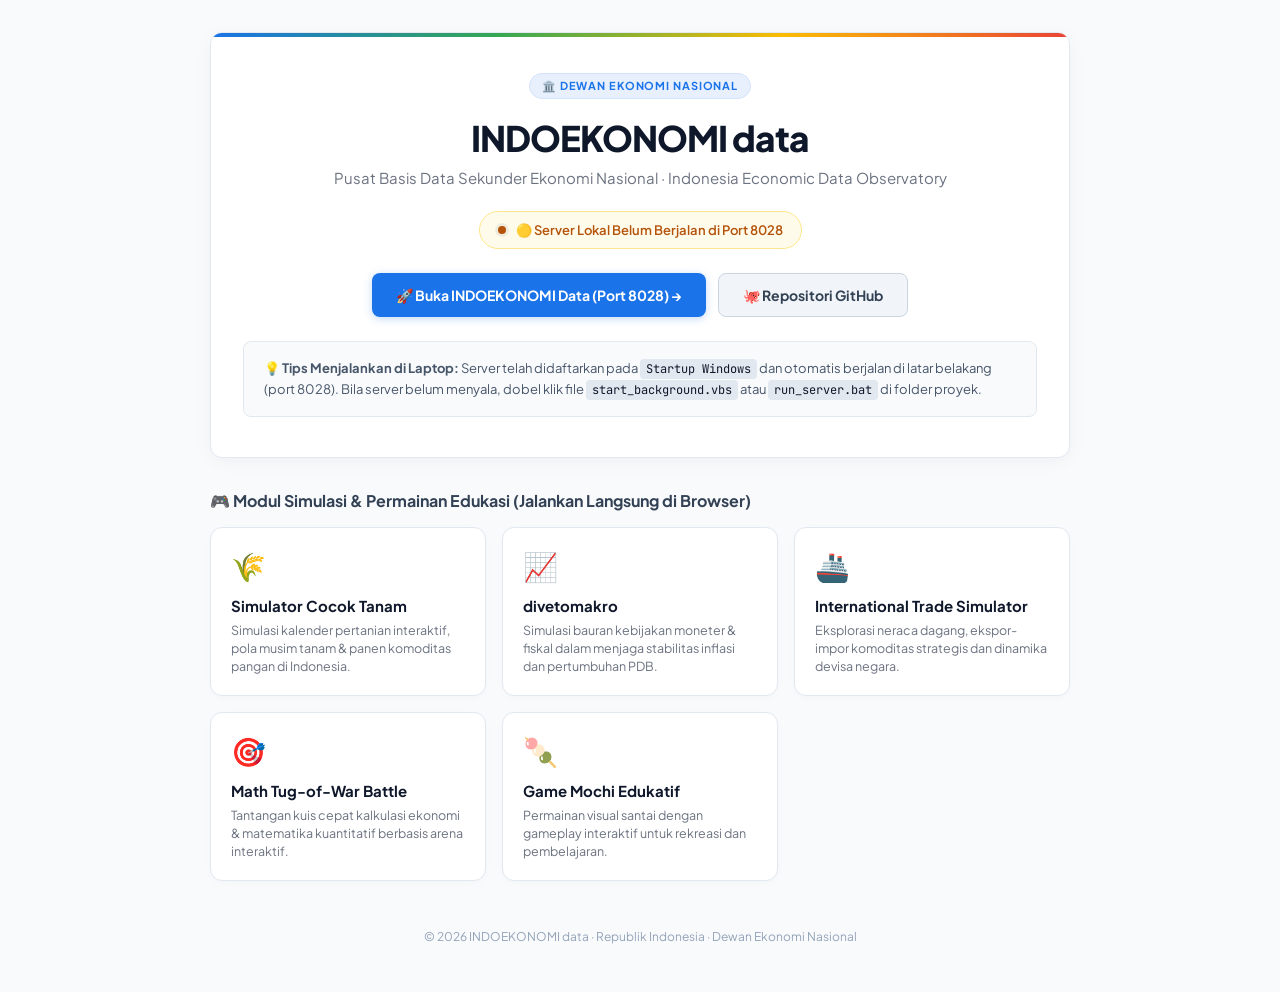
==== commit 32e45fb1: "feat: add account recovery & reset password email system, add user registry docx & rename to divetom" ====
--- a/index.html
+++ b/index.html
@@ -255,7 +255,7 @@
       </a>
       <a href="macro_game.html" class="game-card">
         <div class="game-icon">📈</div>
-        <div class="game-title">Macroeconomic Policy Game</div>
+        <div class="game-title">divetomakro</div>
         <div class="game-desc">Simulasi bauran kebijakan moneter & fiskal dalam menjaga stabilitas inflasi dan pertumbuhan PDB.</div>
       </a>
       <a href="trade_game.html" class="game-card">
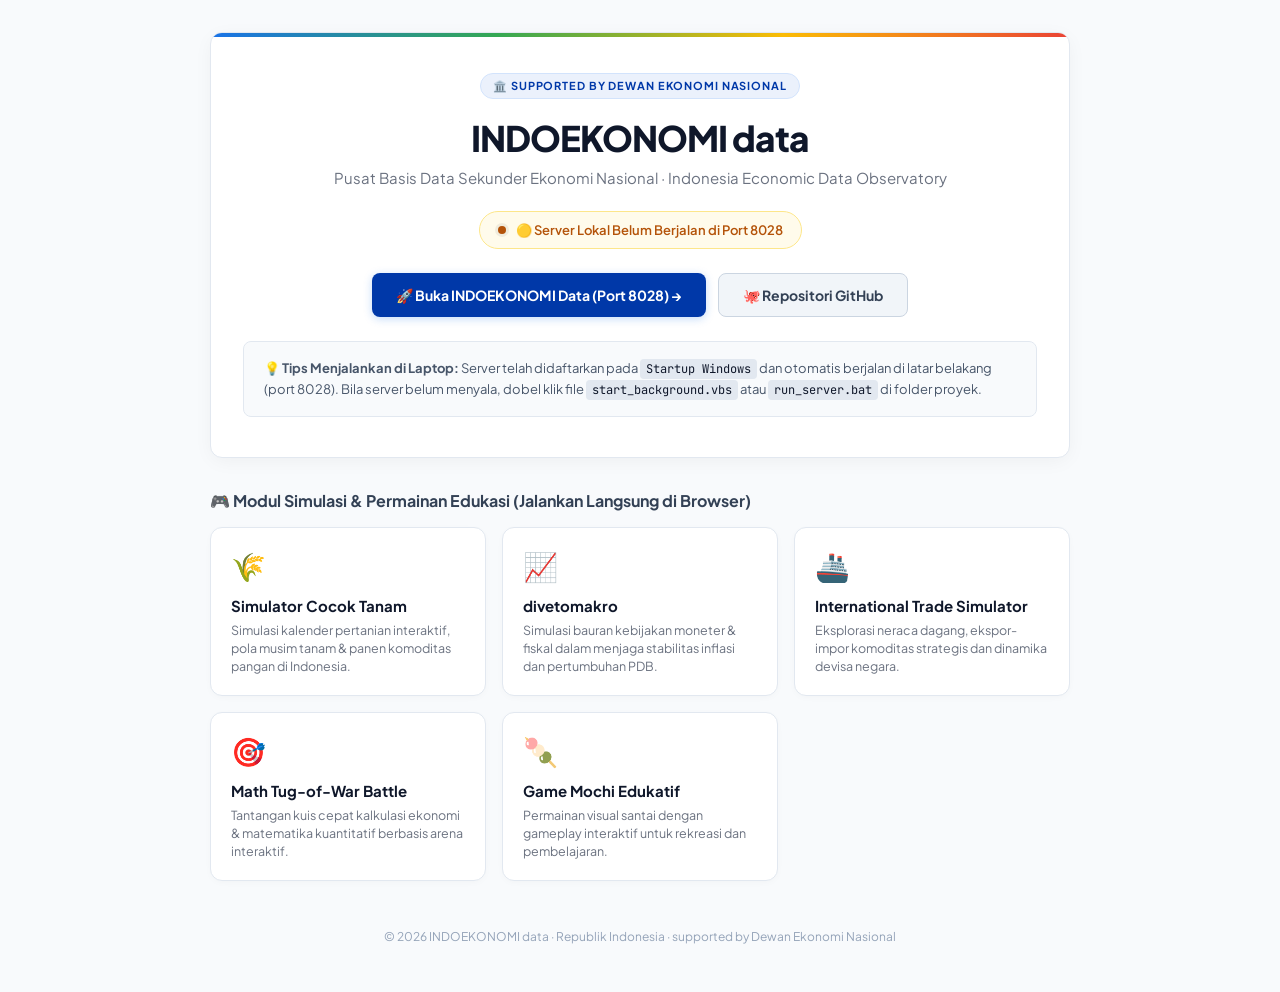
==== commit 4fbd7b21: "feat(ui): harmonize front page & header to seamless pure white canvas, brand in Biru Benhur, and enh" ====
--- a/index.html
+++ b/index.html
@@ -9,9 +9,9 @@
   <link href="https://fonts.googleapis.com/css2?family=Plus+Jakarta+Sans:wght@400;500;600;700;800&family=JetBrains+Mono:wght@400;600&display=swap" rel="stylesheet">
   <style>
     :root {
-      --primary: #1a73e8;
-      --primary-hover: #1557b0;
-      --primary-light: #e8f0fe;
+      --primary: #0038a8;
+      --primary-hover: #002b82;
+      --primary-light: #ebf1fc;
       --text: #1f2937;
       --text-muted: #6b7280;
       --bg: #f8fafc;
@@ -221,7 +221,7 @@
 <body>
   <div class="container">
     <div class="header-card">
-      <div class="badge">🏛️ DEWAN EKONOMI NASIONAL</div>
+      <div class="badge">🏛️ supported by DEWAN EKONOMI NASIONAL</div>
       <h1>INDOEKONOMI data</h1>
       <p class="tagline">Pusat Basis Data Sekunder Ekonomi Nasional &middot; Indonesia Economic Data Observatory</p>
       
@@ -276,7 +276,7 @@
     </div>
 
     <div class="footer">
-      &copy; 2026 INDOEKONOMI data &middot; Republik Indonesia &middot; Dewan Ekonomi Nasional
+      &copy; 2026 INDOEKONOMI data &middot; Republik Indonesia &middot; supported by Dewan Ekonomi Nasional
     </div>
   </div>
 
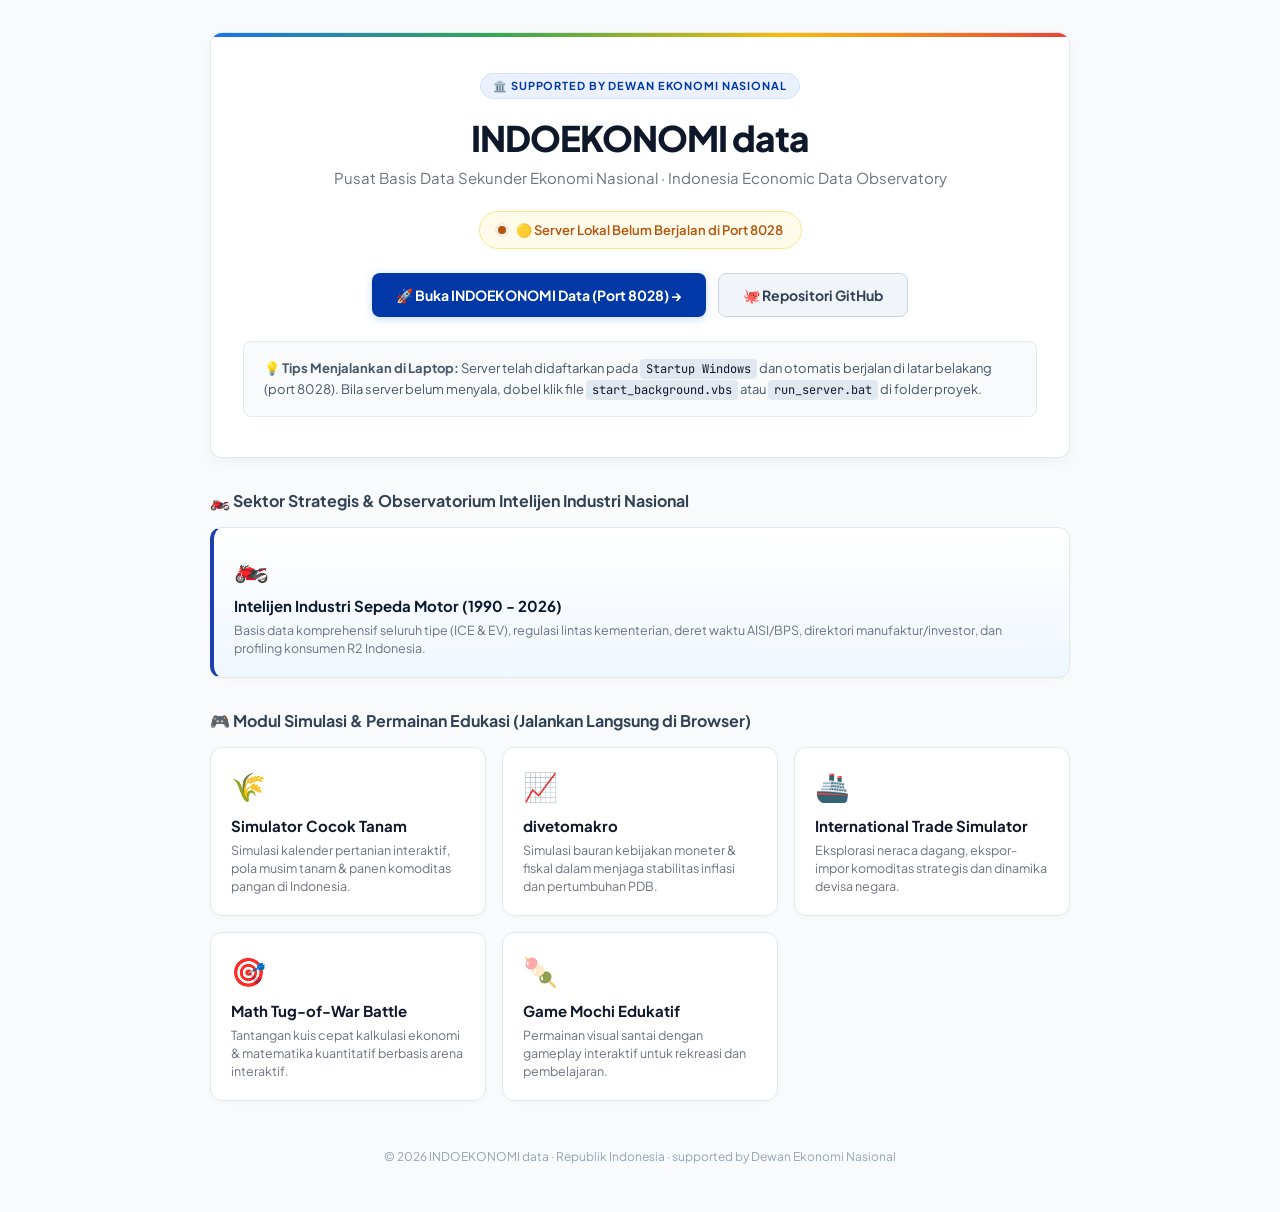
==== commit ab987ee7: "feat(bps): connect official BPS Web API with API key, live sync, and BRS feed - Integrate BPS Web AP" ====
--- a/index.html
+++ b/index.html
@@ -245,6 +245,17 @@
     </div>
 
     <div class="section-title">
+      🏍️ Sektor Strategis & Observatorium Intelijen Industri Nasional
+    </div>
+    <div class="grid" style="margin-bottom: 2rem;">
+      <a href="two_wheeler/index.html" class="game-card" style="border-left: 4px solid #1E40AF; background: linear-gradient(180deg, #FFFFFF 0%, #F0F7FF 100%);">
+        <div class="game-icon">🏍️</div>
+        <div class="game-title" style="color: #0A192F;">Intelijen Industri Sepeda Motor (1990 - 2026)</div>
+        <div class="game-desc">Basis data komprehensif seluruh tipe (ICE & EV), regulasi lintas kementerian, deret waktu AISI/BPS, direktori manufaktur/investor, dan profiling konsumen R2 Indonesia.</div>
+      </a>
+    </div>
+
+    <div class="section-title">
       🎮 Modul Simulasi & Permainan Edukasi (Jalankan Langsung di Browser)
     </div>
     <div class="grid">
